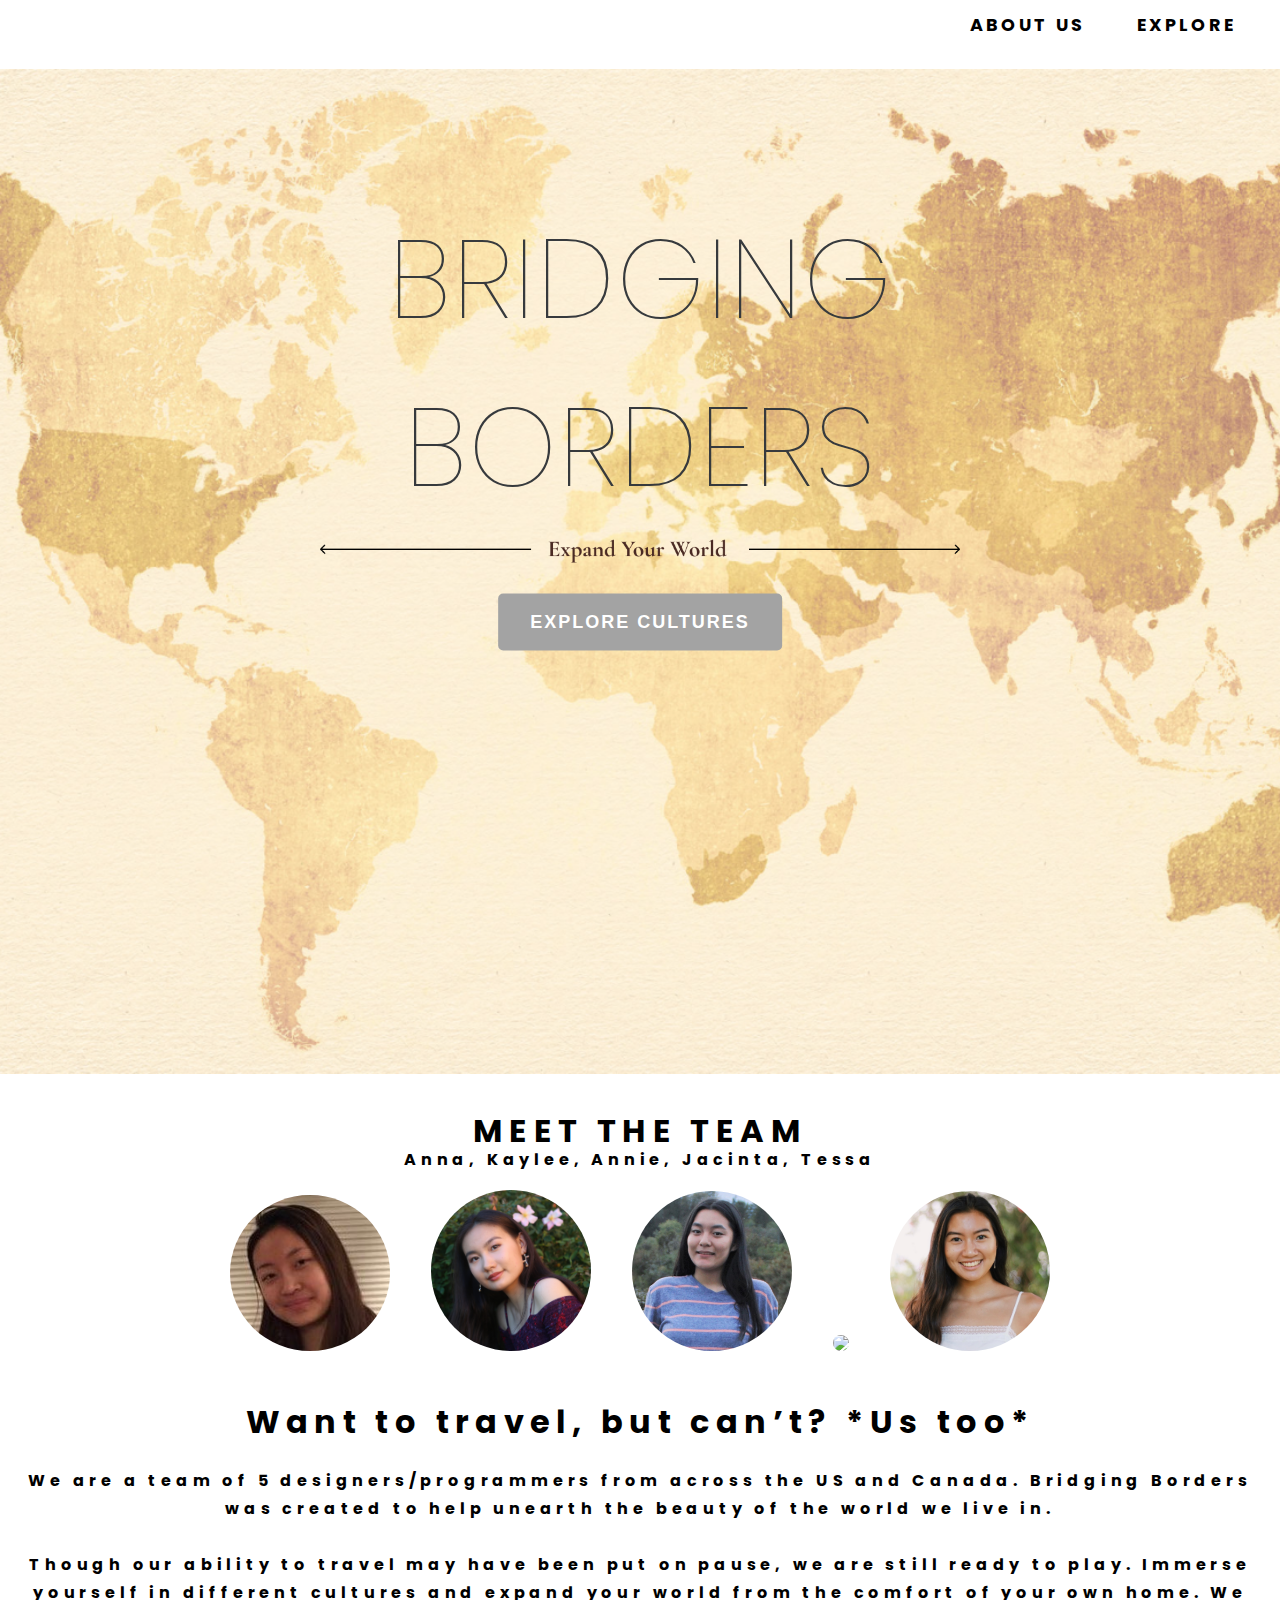
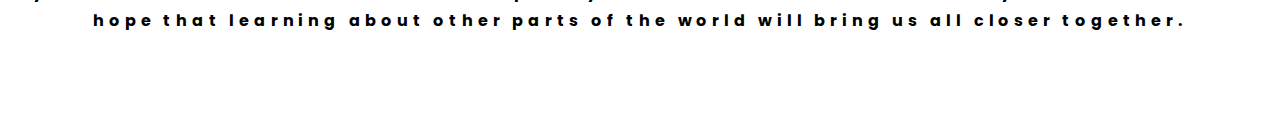
==== index.html @ cbcfb9ad "Add files via upload" ====
<!DOCTYPE html>
<html lang="en">
    <head>
        <meta charset="utf-8" />
        <meta name="viewport" content="width=device-width, initial-scale=1, shrink-to-fit=no" />
        <meta name="description" content="Website to explore new cultures" />
        <meta name="author" content="" />
        <title>Bridging Boarders</title>
        <link rel="icon" type="image/x-icon" href="assets/favicon.ico" />

        <link href="https://fonts.googleapis.com/css2?family=Cormorant&family=Poppins:wght@600&display=swap" rel="stylesheet"> 

        
        <link href="css/destination.css" rel="stylesheet" />
    </head>

    <body>
    <!-- Navigation -->
    <div class="nav" id="nav">
        
        <ul class=nav-list>
            <a href="#about">ABOUT US</a>&nbsp; &nbsp;&nbsp;&nbsp;&nbsp;
            <a href="explore.html">EXPLORE</a>&nbsp; &nbsp;&nbsp;&nbsp;&nbsp;
        </ul>
       
    </div>


<div class="container">
    <h1>BRIDGING BORDERS</h1>
    <h1><div>
        <div style = "position:relative; top:60px;"> <img src = "assets/explore-arrows.png"> </div> 
    </h1>
        <br> 
  <img src="assets/map.png" alt="Snow" style="width:100%">
  <button class="btn" input type="button" onclick="runme()">EXPLORE CULTURES</button>
</div>

<br>


<div class="about" id="about">
    <h2>MEET THE TEAM </h2>
    
    <p>Anna, Kaylee, Annie, Jacinta, Tessa</p>

   
    <img src="assets/anna.jpg"  >
    
    <img src="assets/kaylee.JPG" >
    
    <img src="assets/annie.jpg">
    <img src="assets/jacinta.jpg">
    <img src="assets/tessa.jpg" >

    <br>
    <br>


    <h2>Want to travel, but can’t? *Us too*</h2>
<br>
    <p>
        We are a team of 5 designers/programmers from across the US and Canada. 
        Bridging Borders was created to help unearth the beauty of the world we live in.
        <br>
        <br>
        
        Though our ability to travel may have been put on pause, we are still ready to play. 
        Immerse yourself in different cultures and expand your world from the comfort of your own home.
        We hope that learning about other parts of the world will bring us all closer together.
    </p>  

    <br><br><br>
</div>






<!-- javascript -->
<script>
    function runme() {
    var arr = ["seattle.html", "nanchang.html", "moab.html"];
    var value = arr[Math.floor(Math.random() * arr.length)];
    // alert("Would navigate to : " + value);
     window.location = value;     // remove the comment at the beginning to actually navigate
}
</script>

</body>


</html>
---- css/destination.css ----
* {
    margin: 0;
    padding: 0;
    border: 0;
  }
  
  body{
    background-color: FFFFF5;
    /* margin: 5vw; */
    scroll-behavior: smooth;
  
  }
  h1 {
    font-family: 'Poppins', sans-serif;
    font-weight: 4000;
    font-size: 2em;
    color:  #000000;
  }

  h2 {
    font-family: 'Poppins', sans-serif;
    font-weight: 4000;
    font-size: 2em;
    color:  #000000;
    text-align: center;
    letter-spacing: .2em;
  

  }

  h3{
    padding-top: 2em;
    padding-bottom: .1em;
    font-family: 'Cormorant', serif;
    font-weight: 1000;
    font-size: 1.5em;
    color:  #000000;
    
    border-bottom: 2px solid #000000;
    letter-spacing: .2em;



  }


  a, p, li {
    font-family: 'Poppins', sans-serif;
    color: #000000;
    font-size: 1em;
    line-height: 1.75em; 
    font-weight: bolder;}  

.nav .nav-list{
    text-align: right;
    letter-spacing: 3px;
    padding-top: 10px; 
    padding-bottom: 10px;
    font-size: 1.1em;
    
    /* margin-right: 30px; */

  }.nav .nav-list a {
    /* padding-bottom: 5px; */
    text-decoration: none;
    /* border-bottom: 1px solid rgba(155, 169, 236, 0.822);  */
}
    .nav .nav-list a:hover {
        color: #a3a3a3 }

 .container{
   position: relative;
   width: 100%;
   height: 100%;
   scroll-behavior: smooth;
   text-align: center;
   
 }
 .container h1{
   text-align: center;
   position: absolute;
   top: 50%;
   left: 50%;
   transform: translate(-50%, -110%);
   -ms-transform: translate(-50%, -50%);
   z-index: 1;
   text-shadow: #000000;
   font-size: 7em;
   color: #373a3d;
   letter-spacing: 1px;
   font-weight: 80;
 }
 .container h2{
   z-index: 2;
   display: flex;
   flex-direction: row;
   font-family: 'Cormorant', serif;
   text-align: center;
   position: absolute;
   top: 50%;
   left: 50%;
   transform: translate(-50%, -130%);
   -ms-transform: translate(-50%, -20%);
   z-index: 1;
   text-shadow: #000000;
   font-size: 1.4em;
   color: #373a3d;
   letter-spacing: 1px;
   font-weight: 700;
   
 }
 .container img {
   
   width: 100%;
   height: 30%;

 }
 
 .container .btn {
   
   letter-spacing: 2px;
   
   position: absolute;
   top: 50%;
   left: 50%;
   transform: translate(-50%, 50%);
   -ms-transform: translate(-50%, -50%);
   background-color: #a3a3a3;
   color: #FFFFFF;
   font-weight: 600;
   font-size: 18px;
   padding: 18px 32px;
   border: none;
   cursor: pointer;
   border-radius: 5px;
   text-align: center;
 }
        
 .container .btn:hover {
   background-color: #696969;
   /* color: white; */
 }
 .about{
   padding-top: 20px;;
   text-align: center;
   line-height: 30px;
   letter-spacing: .3em;
 }

    .about img {
     width: 10em;
     height: 10em;
     border-radius: 50%;
     height: auto;
     float: center;
     text-align: center;
     /* margin-right: 30px; */
     margin: 1em;
 } 

        

 .title {
   text-align: center;  
  
 }
 .title p{
   padding-top: 1em;
     padding-bottom: .1em;
     font-family: 'Cormorant', serif;
     font-weight: 100;
     font-size: 1.em;
     color:  #1f1f1f;
 }
 .title img{
   padding-top: 1em;
   width: 400px;
     height: 90px;
   
 }
 .content{
 z-index: 1;
}
  .content .content-list {
    margin-left: 0px; }
   .content .content-list li {
  list-style: none;
  font-size: 1em;
  color: #696969; }
  .content .content-list li a {
    padding-bottom: 5px;
    font-size: 1.2em;
    font-weight: 700;
    text-decoration: none;
    /* border-bottom: 1px solid rgba(155, 169, 236, 0.822);  */
  }
  .content .content-list li a:hover {
    color: #a3a3a3;
    /* border-bottom: 1px solid #333333;  */
  }

.content .left img {
  text-align: left;
  word-wrap: normal;
  width: 250px;
  height: 350px;
  
  padding: 20px;
  padding-bottom: 2em;
  margin-left: auto;
  /* transform: translate(-120%, 30%) */
  
  
   /* border: 3px solid rgba(194, 198, 219, 0.822); */

 }
 .content .left a{
  margin-left:1em;
  padding-top: 2em;
  padding-bottom: .1em;
  font-family: 'Cormorant', serif;
  font-weight: 1000;
  font-size: 1.5em;
  color:  #1f1f1f;
  
  border-bottom: 2px solid #1f1f1f;
  letter-spacing: .2em;
 }
 .content .left p{
   margin-left:1.5em;
  padding-top: 2em;
  padding-bottom: .1em;
  font-family: 'Cormorant', serif;
  font-weight: 100;
  font-size: 1.em;
  color:  #1f1f1f;
 }
 .content .right img{
   text-align: right;
  word-wrap: normal;
  width: 250px;
  height: 350px;
  padding: 20px;
  margin-left: auto;
  padding-bottom: 2em;
 }
 
 .content .right a{
  padding-top: 2em;
  padding-bottom: .1em;
  font-family: 'Cormorant', serif;
  font-weight: 1000;
  font-size: 1.5em;
  color:  #1f1f1f;
  
  border-bottom: 2px solid #1f1f1f;
  letter-spacing: .2em;
 }
 .content .right p{
  padding-top: 2em;
  padding-bottom: .1em;
  font-family: 'Cormorant', serif;
  font-weight: 100;
  font-size: 1.em;
  color:  #1f1f1f;
 }
  
  hr{
    margin-left: 1em;
    clear:both;
    display:block;
    width: 96%;               
    background-color:#0f0f0f;
    height: 2px;
  }
  .explore{
    text-align: center;
  }
  .explore h3{
    
    display:block;
  }
  .explore a{
    display:block;
    text-align: center;
  }
  .explore img{
    width: 100%;
    max-width: 400px;
    height: auto;
    display:block;
    padding: 1em;
    height: auto;
    /* background:#68c url('img/logo.png') no-repeat center center; */
     margin:0 auto;
    height:200px;


   display:block;
   cursor:pointer;
    
    position: relative;
    

  }

  .explore a:hover{
    
    background-color: #85858593;
  
    
  }
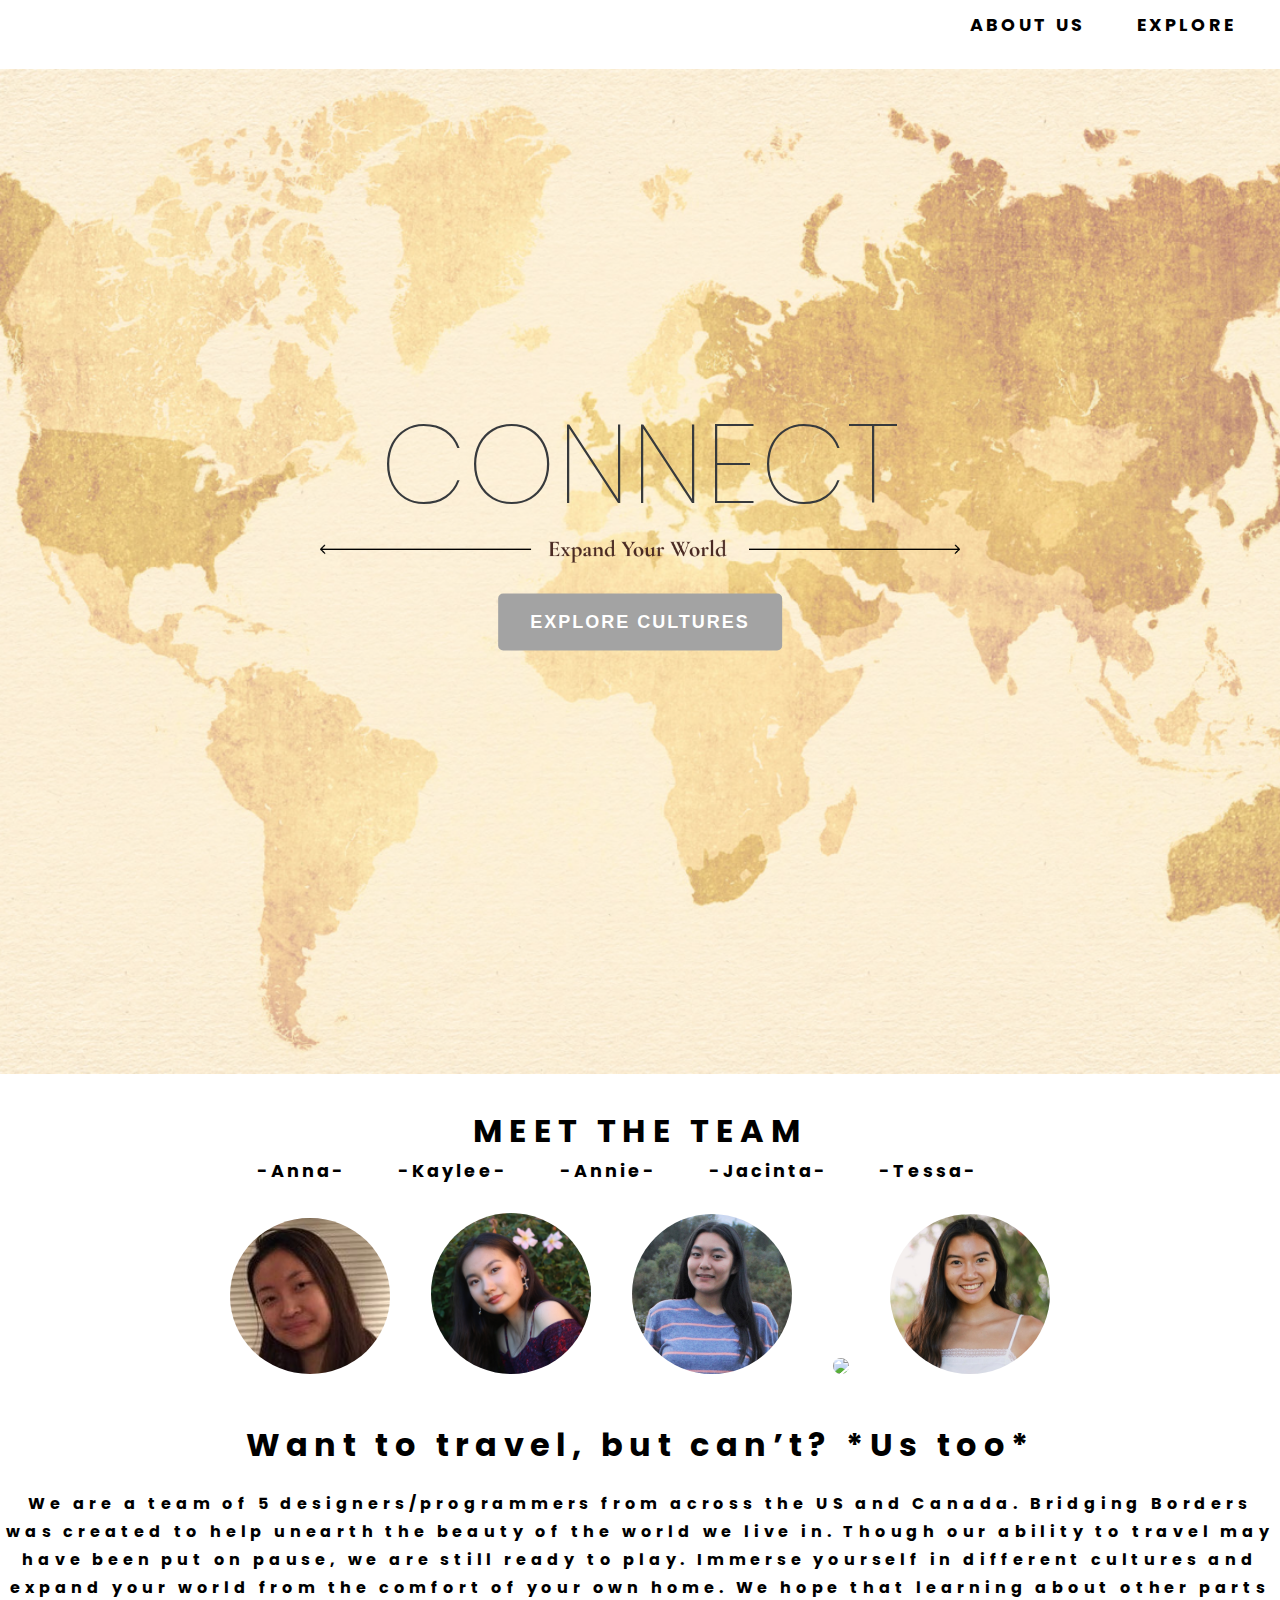
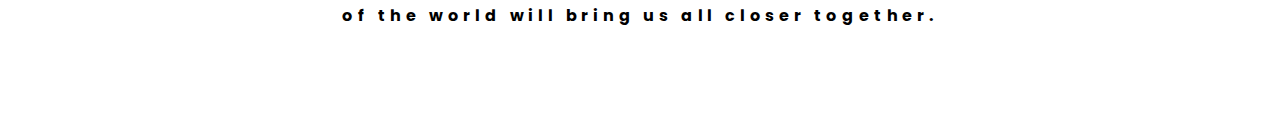
==== commit d13bc4f3: "edit" ====
--- a/index.html
+++ b/index.html
@@ -5,7 +5,7 @@
         <meta name="viewport" content="width=device-width, initial-scale=1, shrink-to-fit=no" />
         <meta name="description" content="Website to explore new cultures" />
         <meta name="author" content="" />
-        <title>Bridging Boarders</title>
+        <title>Country Page</title>
         <link rel="icon" type="image/x-icon" href="assets/favicon.ico" />
 
         <link href="https://fonts.googleapis.com/css2?family=Cormorant&family=Poppins:wght@600&display=swap" rel="stylesheet"> 
@@ -27,7 +27,7 @@
 
 
 <div class="container">
-    <h1>BRIDGING BORDERS</h1>
+    <h1>CONNECT</h1>
     <h1><div>
         <div style = "position:relative; top:60px;"> <img src = "assets/explore-arrows.png"> </div> 
     </h1>
@@ -41,13 +41,24 @@
 
 <div class="about" id="about">
     <h2>MEET THE TEAM </h2>
+
+    <ul class=about-list>
+        <a href="#about">-Anna-</a>&nbsp; &nbsp;&nbsp;&nbsp;&nbsp;
+        <a href="https://kaysu02.github.io/">-Kaylee-</a>&nbsp; &nbsp;&nbsp;&nbsp;&nbsp;
+        <a href="#www.linkedin.com/in/annietu18">-Annie-</a>&nbsp; &nbsp;&nbsp;&nbsp;&nbsp;
+        <a href="https://www.linkedin.com/in/jacinta-harshe/">-Jacinta-</a>&nbsp; &nbsp;&nbsp;&nbsp;&nbsp;
+        <a href="https://www.linkedin.com/in/tessa-nishida/">-Tessa-</a>&nbsp; &nbsp;&nbsp;&nbsp;&nbsp;
+
+    </ul>
+
+
     
-    <p>Anna, Kaylee, Annie, Jacinta, Tessa</p>
+    <!-- <p>Anna, Kaylee, Annie, Jacinta, Tessa</p> -->
 
    
-    <img src="assets/anna.jpg"  >
+    <img src="assets/anna.jpg">
     
-    <img src="assets/kaylee.JPG" >
+    <img src="assets/kaylee.JPG">
     
     <img src="assets/annie.jpg">
     <img src="assets/jacinta.jpg">
@@ -62,9 +73,6 @@
     <p>
         We are a team of 5 designers/programmers from across the US and Canada. 
         Bridging Borders was created to help unearth the beauty of the world we live in.
-        <br>
-        <br>
-        
         Though our ability to travel may have been put on pause, we are still ready to play. 
         Immerse yourself in different cultures and expand your world from the comfort of your own home.
         We hope that learning about other parts of the world will bring us all closer together.
@@ -75,16 +83,13 @@
 
 
 
-
-
-
 <!-- javascript -->
 <script>
     function runme() {
     var arr = ["seattle.html", "nanchang.html", "moab.html"];
     var value = arr[Math.floor(Math.random() * arr.length)];
     // alert("Would navigate to : " + value);
-     window.location = value;     // remove the comment at the beginning to actually navigate
+     window.location = value;     // remove  comment  t actually navigate
 }
 </script>
 
--- a/css/destination.css
+++ b/css/destination.css
@@ -38,8 +38,6 @@
     
     border-bottom: 2px solid #000000;
     letter-spacing: .2em;
-
-
 
   }
 
@@ -146,6 +144,23 @@
    line-height: 30px;
    letter-spacing: .3em;
  }
+
+ .about .about-list{
+  
+  letter-spacing: 3px;
+  padding-top: 10px; 
+  padding-bottom: 10px;
+  font-size: 1.1em;
+  
+  /* margin-right: 30px; */
+
+}.about .about-list a {
+  /* padding-bottom: 5px; */
+  text-decoration: none;
+  /* border-bottom: 1px solid rgba(155, 169, 236, 0.822);  */
+}
+  .about .about-list a:hover {
+      color: #a3a3a3 }
 
     .about img {
      width: 10em;
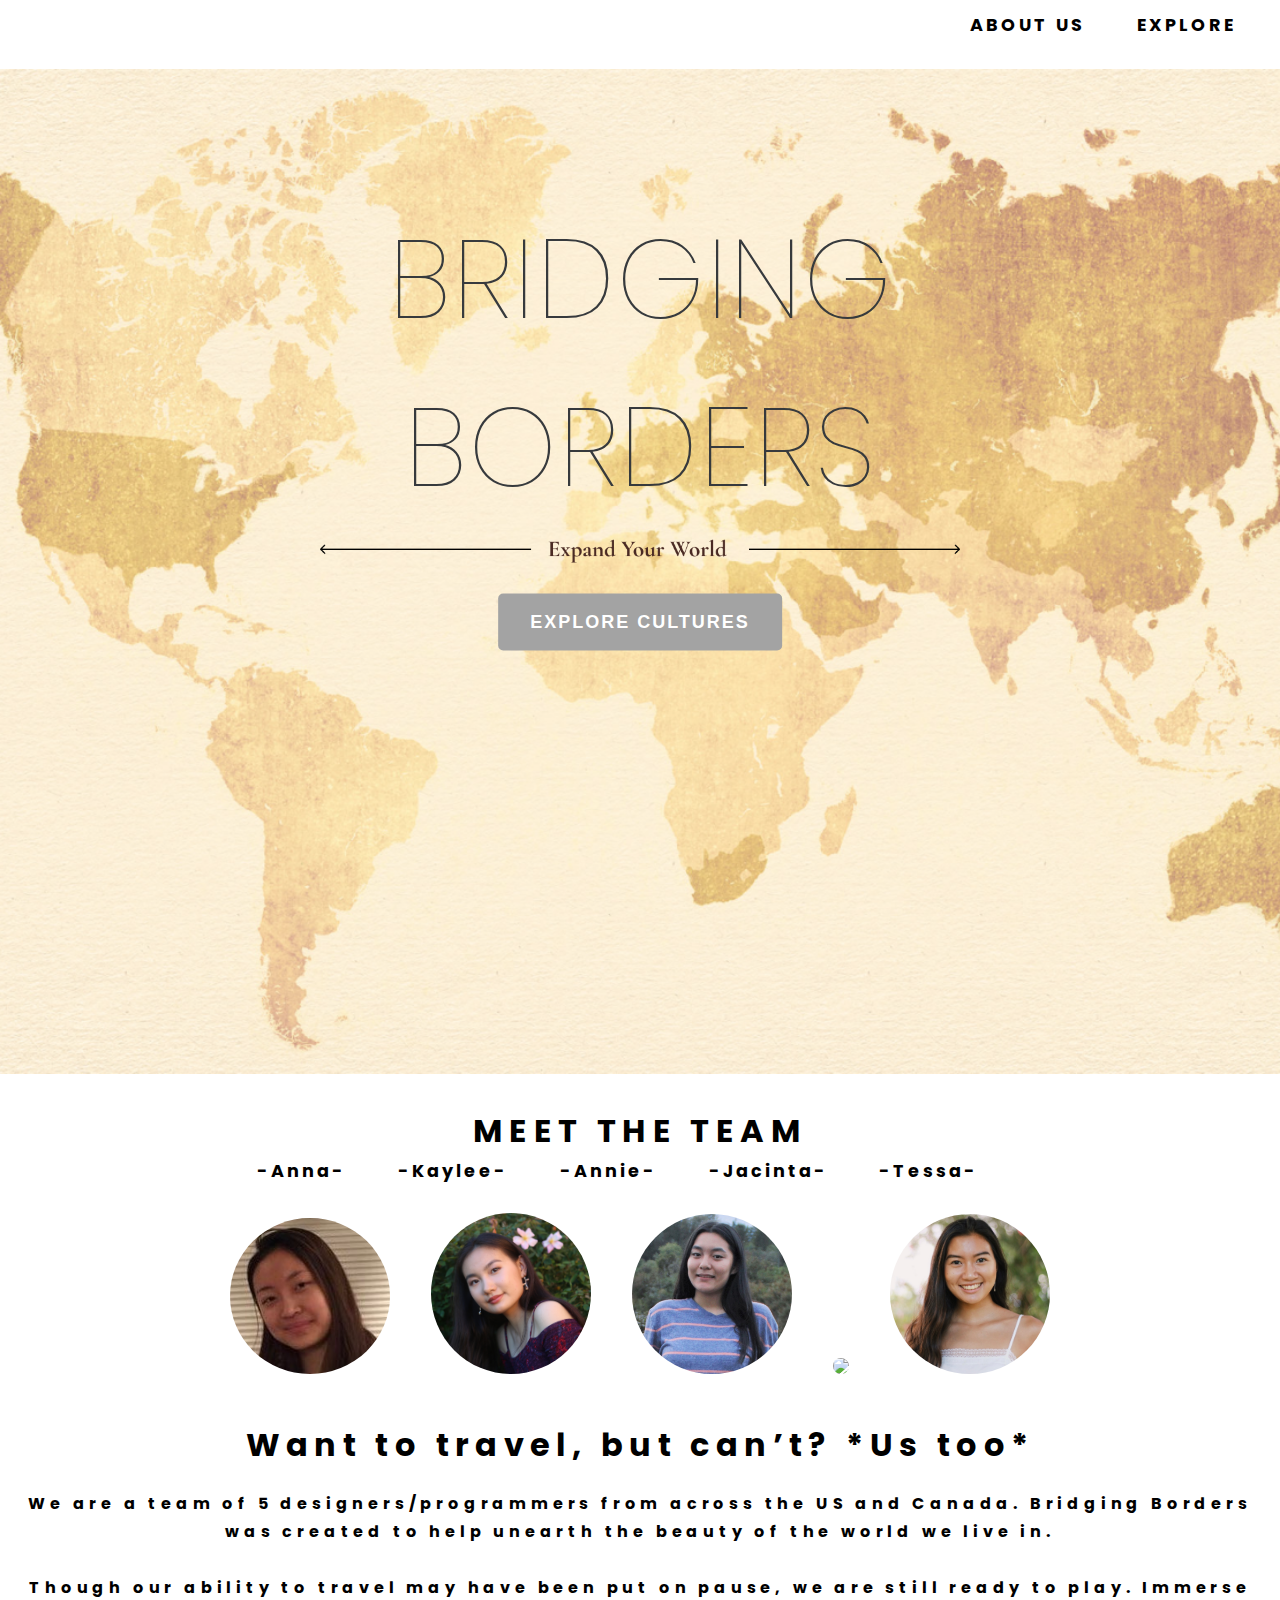
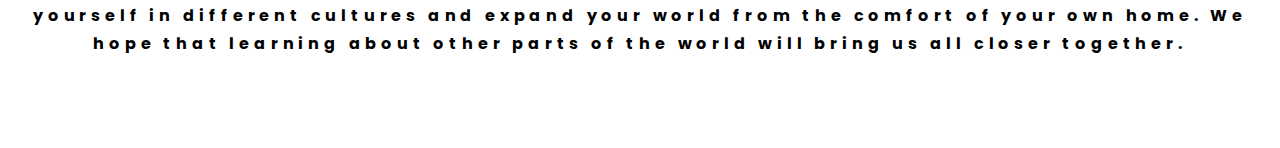
==== commit d2b97a08: "edits Merge branch 'main' of https://github.com/kaysu02/CultureHack" ====
--- a/index.html
+++ b/index.html
@@ -5,7 +5,7 @@
         <meta name="viewport" content="width=device-width, initial-scale=1, shrink-to-fit=no" />
         <meta name="description" content="Website to explore new cultures" />
         <meta name="author" content="" />
-        <title>Country Page</title>
+        <title>Bridging Boarders</title>
         <link rel="icon" type="image/x-icon" href="assets/favicon.ico" />
 
         <link href="https://fonts.googleapis.com/css2?family=Cormorant&family=Poppins:wght@600&display=swap" rel="stylesheet"> 
@@ -27,7 +27,7 @@
 
 
 <div class="container">
-    <h1>CONNECT</h1>
+    <h1>BRIDGING BORDERS</h1>
     <h1><div>
         <div style = "position:relative; top:60px;"> <img src = "assets/explore-arrows.png"> </div> 
     </h1>
@@ -73,6 +73,9 @@
     <p>
         We are a team of 5 designers/programmers from across the US and Canada. 
         Bridging Borders was created to help unearth the beauty of the world we live in.
+        <br>
+        <br>
+        
         Though our ability to travel may have been put on pause, we are still ready to play. 
         Immerse yourself in different cultures and expand your world from the comfort of your own home.
         We hope that learning about other parts of the world will bring us all closer together.
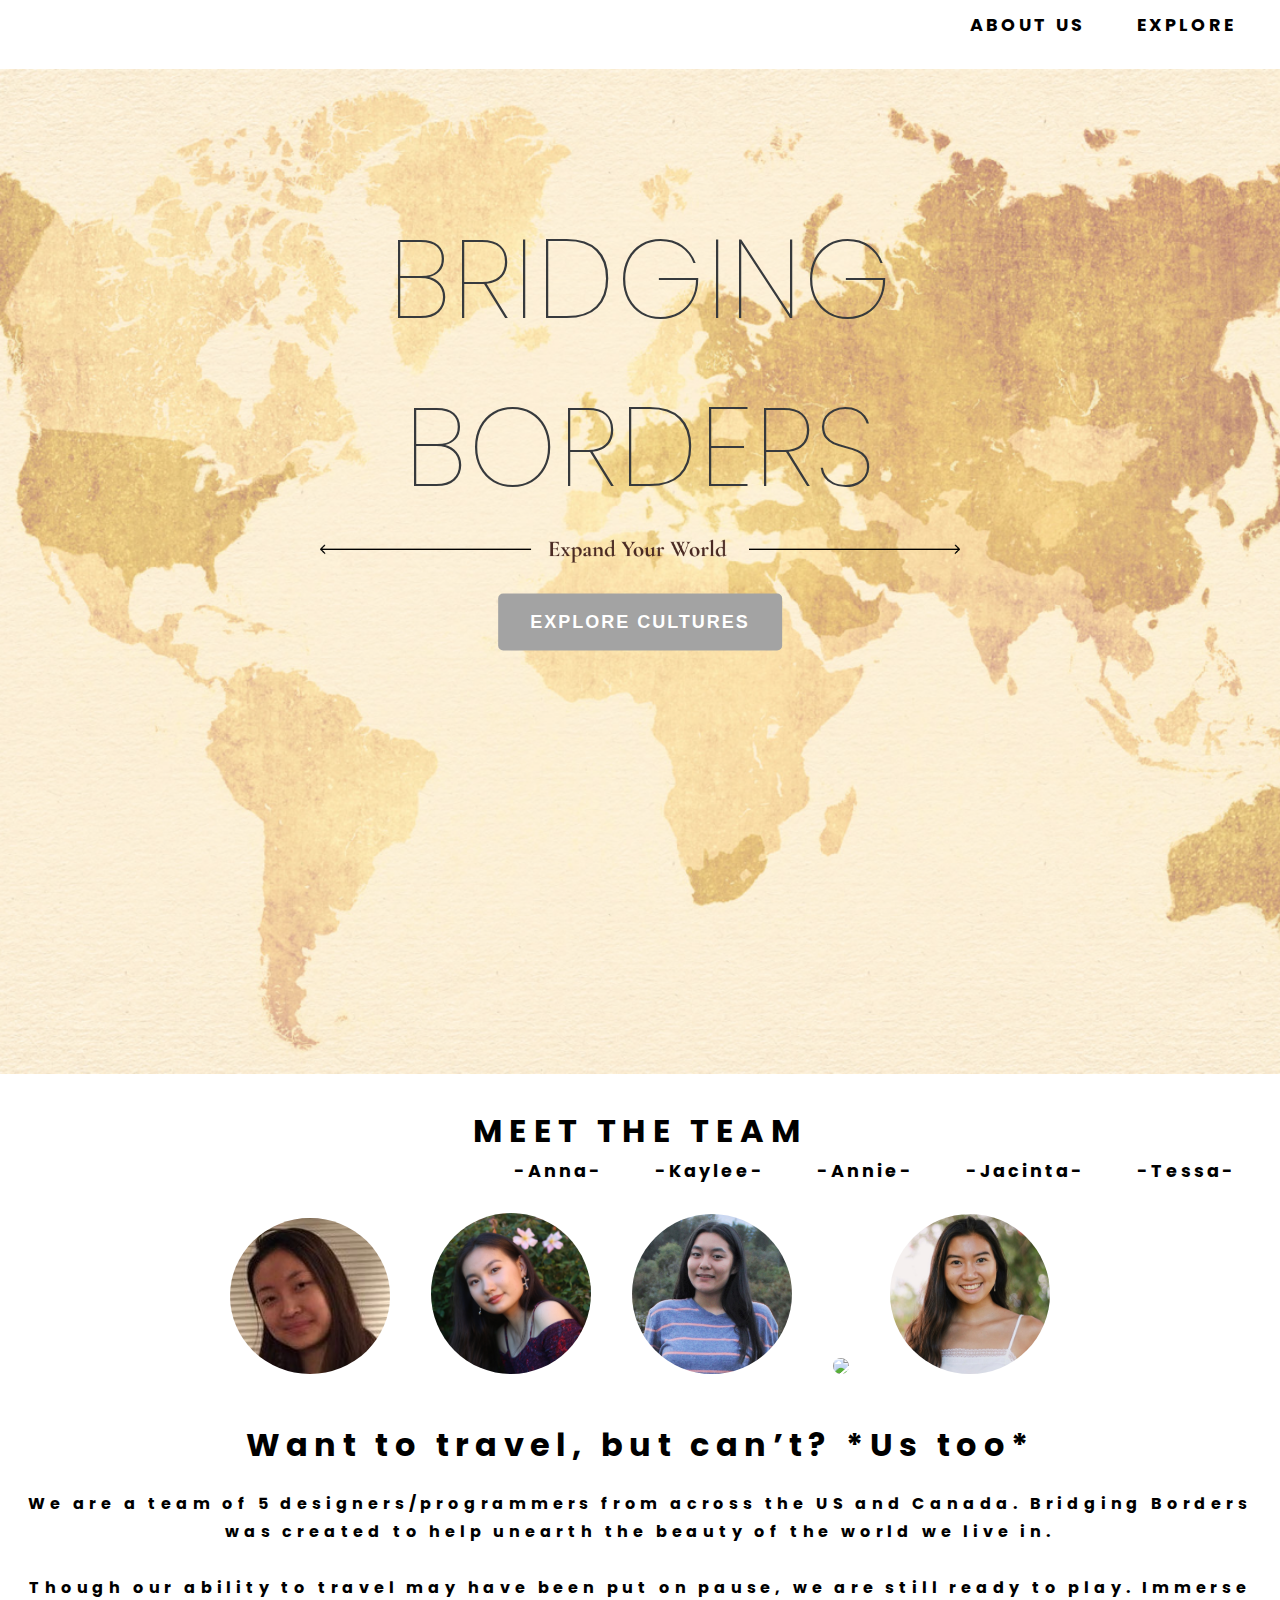
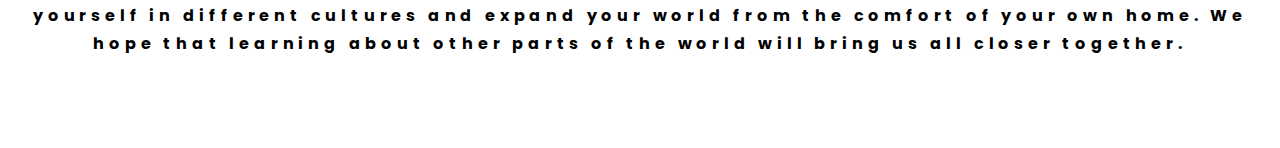
==== commit 767f1c12: "edits git commit -m Edits" ====
--- a/index.html
+++ b/index.html
@@ -89,7 +89,7 @@
 <!-- javascript -->
 <script>
     function runme() {
-    var arr = ["seattle.html", "nanchang.html", "moab.html"];
+    var arr = ["seattle.html", "nanchang.html"];
     var value = arr[Math.floor(Math.random() * arr.length)];
     // alert("Would navigate to : " + value);
      window.location = value;     // remove  comment  t actually navigate
--- a/css/destination.css
+++ b/css/destination.css
@@ -146,7 +146,7 @@
  }
 
  .about .about-list{
-  
+  text-align: right;
   letter-spacing: 3px;
   padding-top: 10px; 
   padding-bottom: 10px;
@@ -196,22 +196,18 @@
  .content{
  z-index: 1;
 }
-  .content .content-list {
-    margin-left: 0px; }
-   .content .content-list li {
-  list-style: none;
-  font-size: 1em;
-  color: #696969; }
-  .content .content-list li a {
+
+  /* .content .left a {
     padding-bottom: 5px;
     font-size: 1.2em;
     font-weight: 700;
     text-decoration: none;
-    /* border-bottom: 1px solid rgba(155, 169, 236, 0.822);  */
-  }
-  .content .content-list li a:hover {
+    
+    /* border-bottom: 1px solid rgba(155, 169, 236, 0.822);  
+  } */
+  .content .left a:hover {
     color: #a3a3a3;
-    /* border-bottom: 1px solid #333333;  */
+    border-bottom: solid#a3a3a3; 
   }
 
 .content .left img {
@@ -237,10 +233,13 @@
   font-weight: 1000;
   font-size: 1.5em;
   color:  #1f1f1f;
+  text-decoration: none;
   
   border-bottom: 2px solid #1f1f1f;
   letter-spacing: .2em;
  }
+
+ 
  .content .left p{
    margin-left:1.5em;
   padding-top: 2em;
@@ -267,10 +266,16 @@
   font-weight: 1000;
   font-size: 1.5em;
   color:  #1f1f1f;
+  text-decoration: none;
   
   border-bottom: 2px solid #1f1f1f;
   letter-spacing: .2em;
  }
+
+ .content .right a:hover {
+  color: #a3a3a3;
+  border-bottom: solid#a3a3a3; 
+}
  .content .right p{
   padding-top: 2em;
   padding-bottom: .1em;
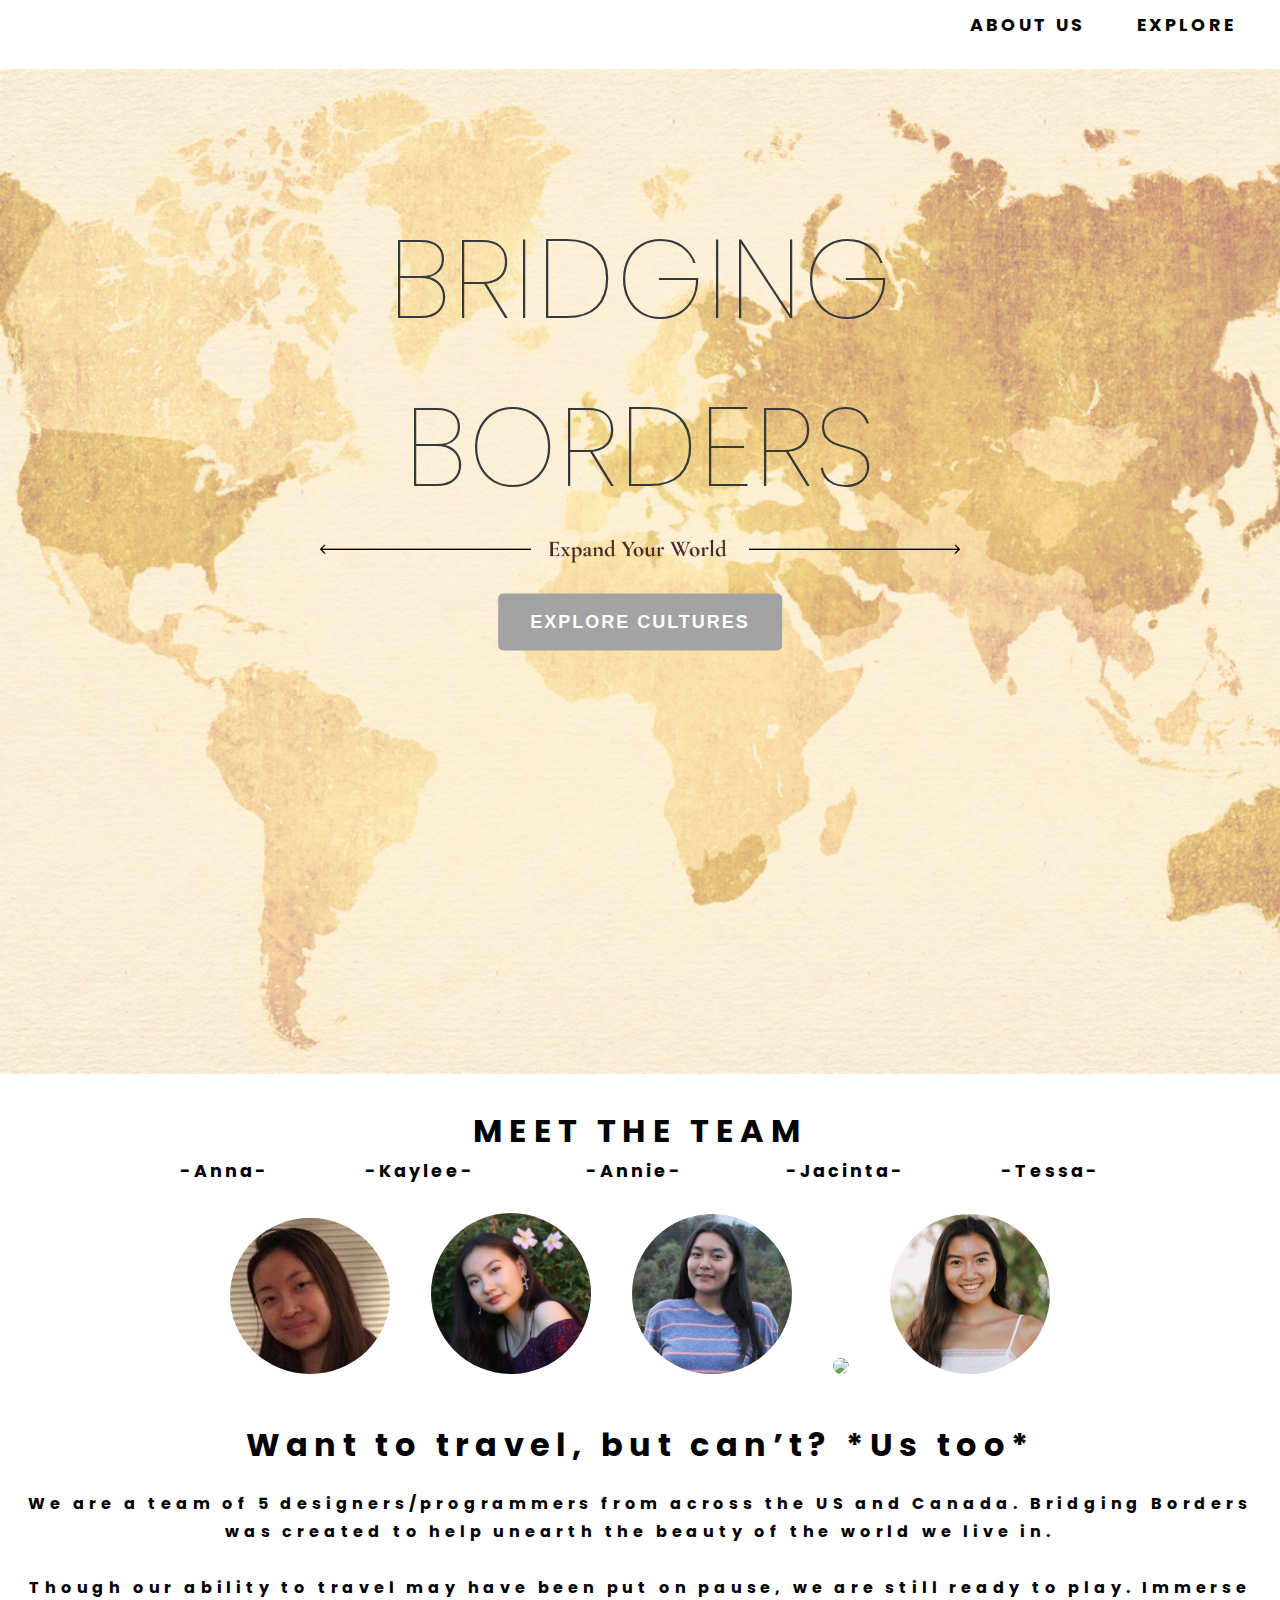
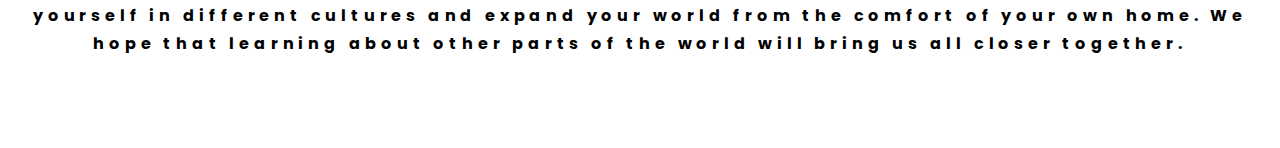
==== commit ba98c874: "final updates" ====
--- a/index.html
+++ b/index.html
@@ -43,11 +43,11 @@
     <h2>MEET THE TEAM </h2>
 
     <ul class=about-list>
-        <a href="#about">-Anna-</a>&nbsp; &nbsp;&nbsp;&nbsp;&nbsp;
-        <a href="https://kaysu02.github.io/">-Kaylee-</a>&nbsp; &nbsp;&nbsp;&nbsp;&nbsp;
-        <a href="#www.linkedin.com/in/annietu18">-Annie-</a>&nbsp; &nbsp;&nbsp;&nbsp;&nbsp;
-        <a href="https://www.linkedin.com/in/jacinta-harshe/">-Jacinta-</a>&nbsp; &nbsp;&nbsp;&nbsp;&nbsp;
-        <a href="https://www.linkedin.com/in/tessa-nishida/">-Tessa-</a>&nbsp; &nbsp;&nbsp;&nbsp;&nbsp;
+        <a href="https://www.linkedin.com/in/anna-zhang-26895342">-Anna-</a>&nbsp; &nbsp;&nbsp;&nbsp;&nbsp;&nbsp;&nbsp;&nbsp;&nbsp;&nbsp;&nbsp;
+        <a href="https://www.linkedin.com/in/kaylee-su/">-Kaylee-</a>&nbsp; &nbsp;&nbsp;&nbsp;&nbsp;&nbsp;&nbsp;&nbsp;&nbsp;&nbsp;&nbsp;&nbsp;&nbsp;
+        <a href="https://www.linkedin.com/in/annnie-tu">-Annie-</a>&nbsp; &nbsp;&nbsp;&nbsp;&nbsp;&nbsp;&nbsp;&nbsp;&nbsp;&nbsp;&nbsp;&nbsp;
+        <a href="https://www.linkedin.com/in/jacinta-harshe/">-Jacinta-</a>&nbsp; &nbsp;&nbsp;&nbsp;&nbsp;&nbsp;&nbsp;&nbsp;&nbsp;&nbsp;&nbsp;
+        <a href="https://www.linkedin.com/in/tessa-nishida/">-Tessa-</a>
 
     </ul>
 
--- a/css/destination.css
+++ b/css/destination.css
@@ -146,7 +146,7 @@
  }
 
  .about .about-list{
-  text-align: right;
+  text-align: center;
   letter-spacing: 3px;
   padding-top: 10px; 
   padding-bottom: 10px;
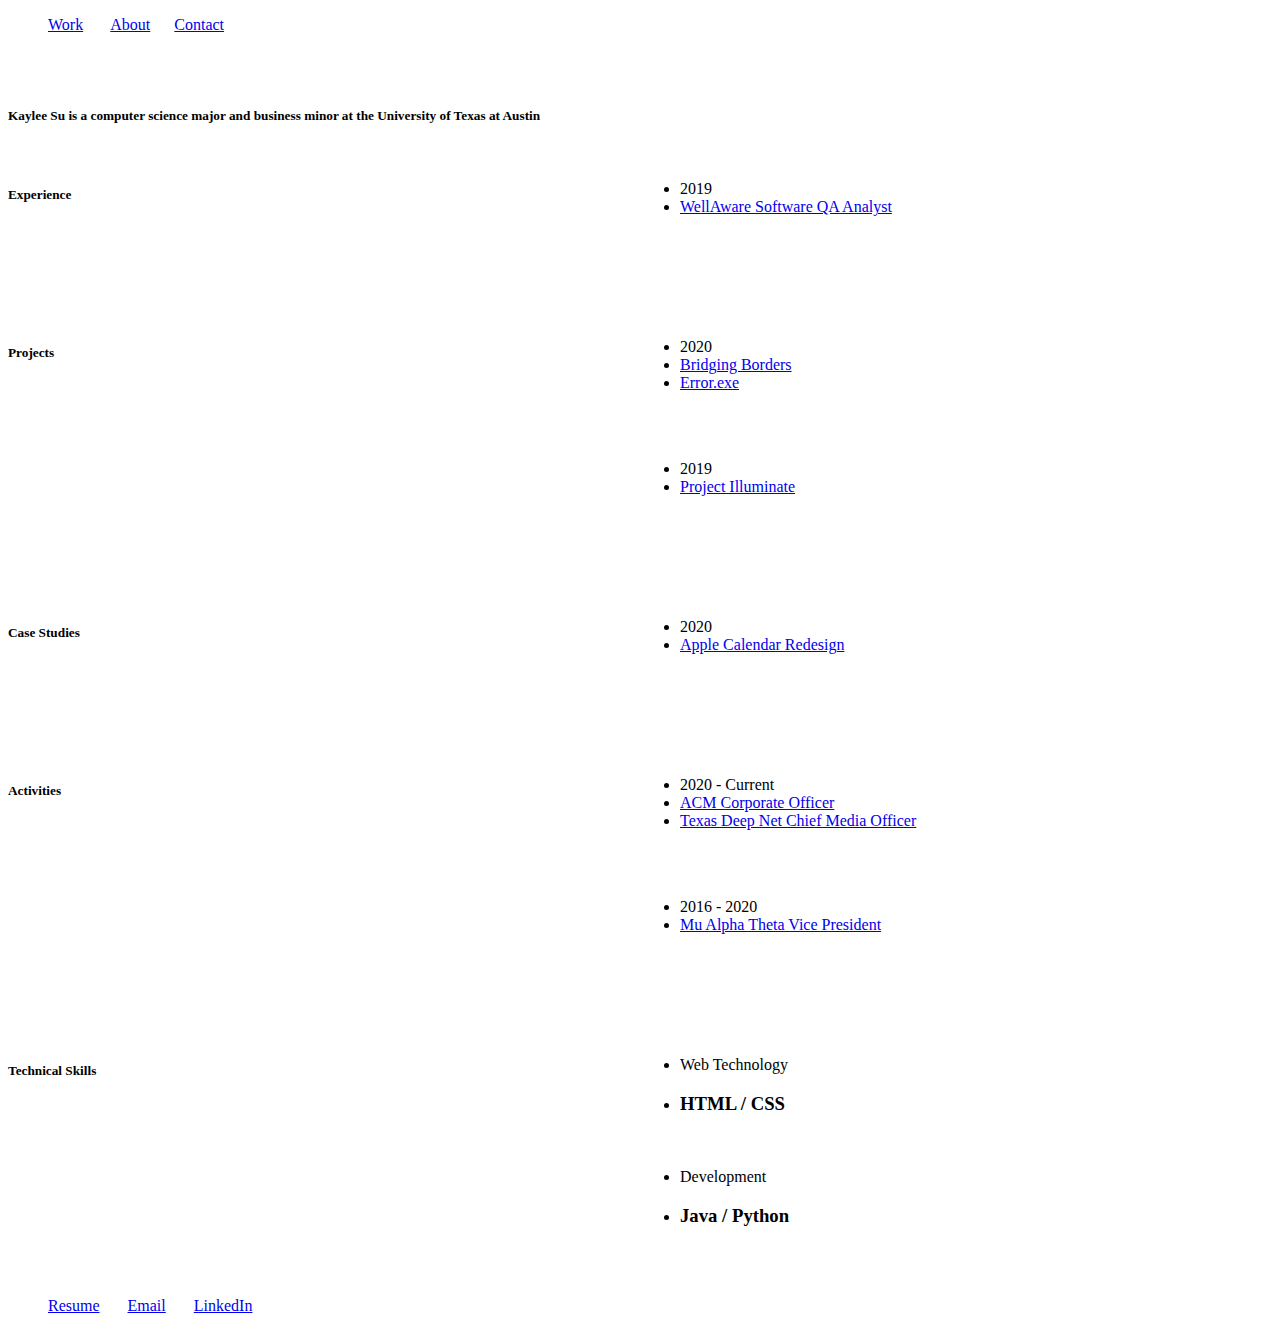
==== commit 18f71a71: "Add files via upload" ====
--- a/index.html
+++ b/index.html
@@ -1,105 +1,237 @@
-<!DOCTYPE html>
-<html lang="en">
-    <head>
-        <meta charset="utf-8" />
-        <meta name="viewport" content="width=device-width, initial-scale=1, shrink-to-fit=no" />
-        <meta name="description" content="Website to explore new cultures" />
-        <meta name="author" content="" />
-        <title>Bridging Boarders</title>
-        <link rel="icon" type="image/x-icon" href="assets/favicon.ico" />
-
-        <link href="https://fonts.googleapis.com/css2?family=Cormorant&family=Poppins:wght@600&display=swap" rel="stylesheet"> 
-
-        
-        <link href="css/destination.css" rel="stylesheet" />
-    </head>
-
-    <body>
-    <!-- Navigation -->
-    <div class="nav" id="nav">
-        
-        <ul class=nav-list>
-            <a href="#about">ABOUT US</a>&nbsp; &nbsp;&nbsp;&nbsp;&nbsp;
-            <a href="explore.html">EXPLORE</a>&nbsp; &nbsp;&nbsp;&nbsp;&nbsp;
-        </ul>
-       
-    </div>
-
-
-<div class="container">
-    <h1>BRIDGING BORDERS</h1>
-    <h1><div>
-        <div style = "position:relative; top:60px;"> <img src = "assets/explore-arrows.png"> </div> 
-    </h1>
-        <br> 
-  <img src="assets/map.png" alt="Snow" style="width:100%">
-  <button class="btn" input type="button" onclick="runme()">EXPLORE CULTURES</button>
-</div>
-
-<br>
-
-
-<div class="about" id="about">
-    <h2>MEET THE TEAM </h2>
-
-    <ul class=about-list>
-        <a href="https://www.linkedin.com/in/anna-zhang-26895342">-Anna-</a>&nbsp; &nbsp;&nbsp;&nbsp;&nbsp;&nbsp;&nbsp;&nbsp;&nbsp;&nbsp;&nbsp;
-        <a href="https://www.linkedin.com/in/kaylee-su/">-Kaylee-</a>&nbsp; &nbsp;&nbsp;&nbsp;&nbsp;&nbsp;&nbsp;&nbsp;&nbsp;&nbsp;&nbsp;&nbsp;&nbsp;
-        <a href="https://www.linkedin.com/in/annnie-tu">-Annie-</a>&nbsp; &nbsp;&nbsp;&nbsp;&nbsp;&nbsp;&nbsp;&nbsp;&nbsp;&nbsp;&nbsp;&nbsp;
-        <a href="https://www.linkedin.com/in/jacinta-harshe/">-Jacinta-</a>&nbsp; &nbsp;&nbsp;&nbsp;&nbsp;&nbsp;&nbsp;&nbsp;&nbsp;&nbsp;&nbsp;
-        <a href="https://www.linkedin.com/in/tessa-nishida/">-Tessa-</a>
-
-    </ul>
-
-
-    
-    <!-- <p>Anna, Kaylee, Annie, Jacinta, Tessa</p> -->
-
-   
-    <img src="assets/anna.jpg">
-    
-    <img src="assets/kaylee.JPG">
-    
-    <img src="assets/annie.jpg">
-    <img src="assets/jacinta.jpg">
-    <img src="assets/tessa.jpg" >
-
-    <br>
-    <br>
-
-
-    <h2>Want to travel, but can’t? *Us too*</h2>
-<br>
-    <p>
-        We are a team of 5 designers/programmers from across the US and Canada. 
-        Bridging Borders was created to help unearth the beauty of the world we live in.
-        <br>
-        <br>
-        
-        Though our ability to travel may have been put on pause, we are still ready to play. 
-        Immerse yourself in different cultures and expand your world from the comfort of your own home.
-        We hope that learning about other parts of the world will bring us all closer together.
-    </p>  
-
-    <br><br><br>
-</div>
-
-
-
-<!-- javascript -->
-<script>
-    function runme() {
-    var arr = ["seattle.html", "nanchang.html"];
-    var value = arr[Math.floor(Math.random() * arr.length)];
-    // alert("Would navigate to : " + value);
-     window.location = value;     // remove  comment  t actually navigate
-}
-</script>
-
-</body>
-
-
-</html>
-
-        
-     
+<!DOCTYPE html>
+<html>
+
+<head>
+	<title>Kaylee Su</title>
+	<meta charset="utf-8" />
+	<meta name="viewport" content="width=device-width, initial-scale=1">
+	<link rel="stylesheet" href="custom.css" />
+	<link rel="shortcut icon" href="icon.png" />
+	<link href='https://fonts.googleapis.com/css2?family=Montserrat:ital,wght@1,200&display=swap' rel='stylesheet'>
+
+</head>
+
+<body>
+
+	<!-- border -->
+	<div id="left"></div>
+	<div id="right"></div>
+	<div id="top"></div>
+	<div id="bottom"></div>
+
+	<!-- Navigation -->
+	<div class="nav" id="nav">
+
+		<ul class=nav-list>
+			<class="active"><a href="index.html">Work</a>&nbsp; &nbsp;&nbsp;&nbsp;&nbsp;
+				<a href="about.html">About</a>&nbsp;&nbsp;&nbsp;&nbsp;&nbsp;
+
+				<a href="mailto:kaysu02@utexas.edu">Contact</a>
+		</ul>
+
+	</div>
+	<br><br>
+
+	<!-- Introduction -->
+	<div class="about">
+		<h5>Kaylee Su is a computer science major
+			and business minor at the University of Texas at Austin</h5>
+
+		<br>
+		<!-- <p>pursuing a computer science major 
+		and business minor at the University of Texas at Austin</p>	
+		<br>
+		<p>performing UI/UX design</p>
+		<br>
+		<p>researching robot learning</p>	 -->
+
+	</div>
+
+
+	<div class="work" id="about">
+		<div class="container">
+			<meta name="viewport" content="width=device-width, initial-scale=1">
+			<style>
+				* {
+					box-sizing: border-box;
+					
+					
+				}
+
+				/* Create two unequal columns that floats next to each other */
+				.column {
+					float: left;
+					padding: 0px;
+
+				}
+
+				.left {
+					width: 50%;
+
+				}
+
+				.right {
+					width: 50%;
+				}
+
+				/* Clear floats after the columns */
+				.row:after {
+					content: "";
+					display: table;
+					clear: both;
+				}
+			</style>
+
+
+			<!-- Experience --> 
+			<div class="row">
+				<div class="column left">
+					<h5>Experience</h5>
+
+				</div>
+				<div class="column right">
+
+					<ul class="work-list">
+						<li>2019</li>
+						<li><a href="https://wellaware.us/">WellAware Software QA Analyst</a></li>
+					</ul>
+					<br><br><br><br><br>
+
+				</div>
+
+
+				<!-- Proj -->
+
+				<div class="row">
+					<div class="column left">
+						<h5>Projects</h5>
+
+					</div>
+					<div class="column right">
+						
+						<ul class="work-list">
+							<li>2020</li>
+							<li><a href="bridgingBorders.html">Bridging Borders</a></li>
+							<li><a href="https://itch.io/jam/ut-game-jam-2020/results/rookie-award">Error.exe</a></li>
+						</ul>
+						<br><br>
+						<ul class="work-list">
+							<li>2019</li>
+							<li><a href="https://www.cs.utexas.edu/~ans/pubs/ghc_oct13.pdf">Project Illuminate</a></li>
+						</ul>
+						<br><br><br><br><br>
+
+					</div>
+
+
+					<!-- Case Studies -->
+					<div class="row">
+						<div class="column left">
+							<h5>Case Studies</h5>
+
+						</div>
+						<div class="column right">
+
+							<ul class="work-list">
+								<li>2020</li>
+								<li><a href="404.html">Apple Calendar Redesign</a></li>
+
+							</ul>
+
+							</ul>
+							<br><br><br><br><br>
+						</div>
+
+
+
+						<!-- activities -->
+
+						<div class="row">
+							<div class="column left">
+								<h5>Activities</h5>
+
+							</div>
+							<div class="column right">
+
+								<ul class="work-list">
+									<li>2020 - Current</li>
+
+									<li><a href="https://www.texasacm.org/">ACM Corporate Officer</a></li>
+
+									<li><a href="404.html">Texas Deep Net Chief Media Officer</a></li>
+								</ul>
+								<br>
+								<br>
+								<ul class="work-list">
+									<li>2016 - 2020</li>
+
+									<li><a href="https://mualphatheta.org/">Mu Alpha Theta Vice President</a></li>
+								</ul>
+								<br><br><br><br><br>
+							</div>
+						</div>
+
+					</div>
+				</div>
+
+				<!-- Technical Skills -->
+				<div class="row">
+					<div class="column left">
+						<h5>Technical Skills</h5>
+
+					</div>
+					<div class="column right">
+
+
+						<ul class="work-list ">
+							<li>Web Technology</li>
+							<li>
+								<h3>HTML / CSS </h3>
+							</li>
+
+						</ul>
+						<br>
+						<ul class="work-list ">
+							<li>Development</li>
+							<li>
+								<h3>Java / Python </h3>
+							</li>
+						</ul>
+						<br><br>
+					</div>
+				</div>
+			</div>
+		</div>
+	</div>
+	</div>
+
+
+	<div class="nav">
+		<!-- <div class="container"> -->
+		<ul class=nav-list>
+
+			<a href="https://drive.google.com/file/d/1wIIckkzT7Oi5XESyZiooEIws8-WxpMRK/view?usp=sharing">Resume</a>&nbsp;
+			&nbsp;&nbsp;&nbsp;&nbsp;
+			<a href="mailto:kaysu02@utexas.edu">Email</a>&nbsp; &nbsp;&nbsp;&nbsp;&nbsp;
+			<a href="https://www.linkedin.com/in/kaylee-su">LinkedIn</a>&nbsp; &nbsp;&nbsp;&nbsp;&nbsp;
+			<!-- <a href="https://medium.com/@kaysu02">Medium</a> -->
+		</ul>
+		<!-- </div> -->
+	</div>
+
+
+	<!-- Javascript -->
+	<script src="jquery.min.js"></script>
+	<script src="typed.min.js"></script>
+
+	<script>
+		function newTyped() { } $(function () {
+			$("#typed").typed({
+				strings: [""],
+
+		typeSpeed: 90, backDelay: 700, contentType: "html", loop: !0, resetCallback: function () { newTyped() }}), $(".reset").click(function () { $("#typed").typed("reset") })
+		});
+	</script>
+</body>
+
+</html>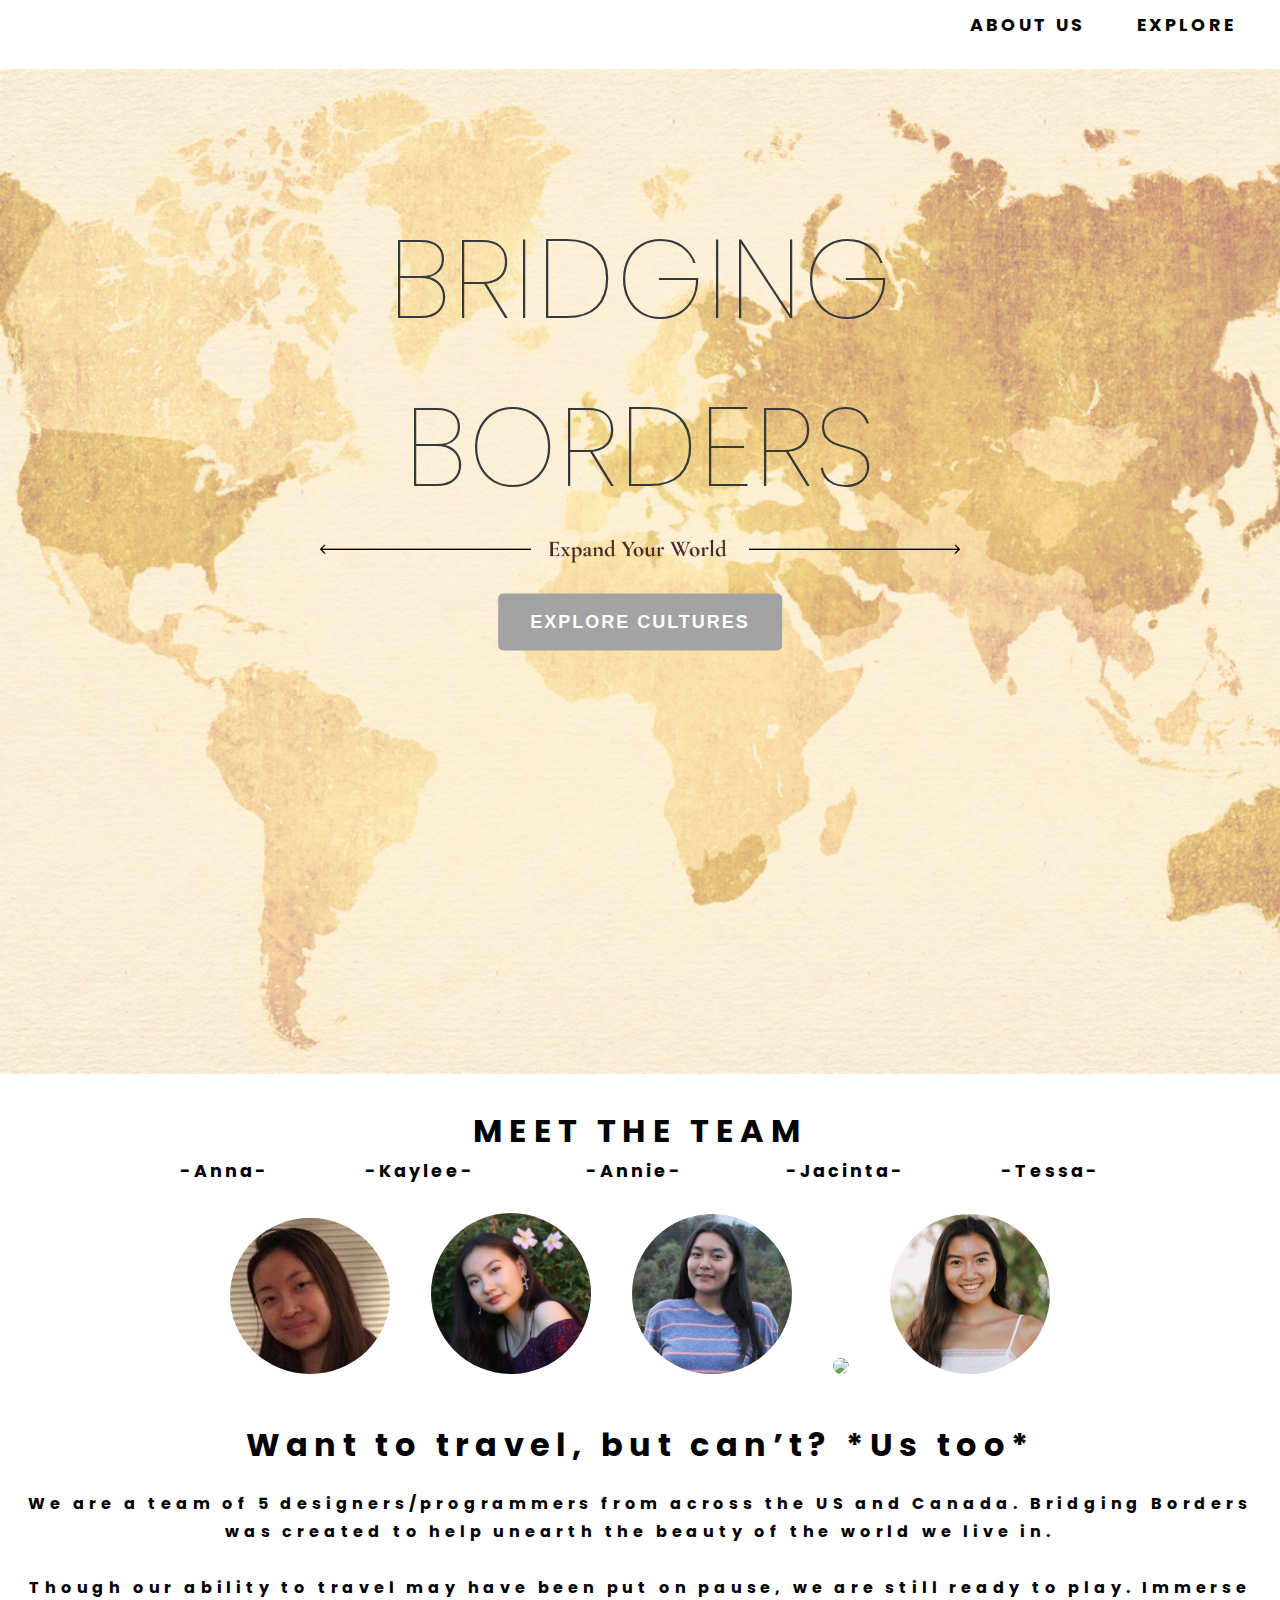
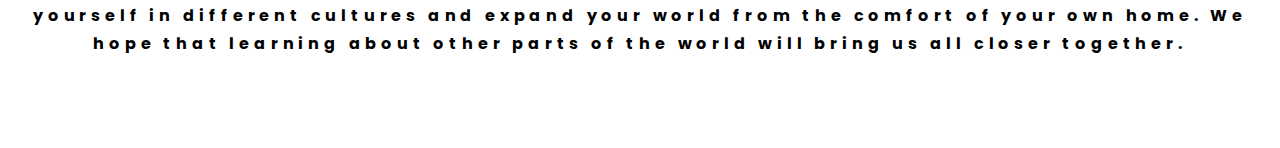
==== commit a4090057: "Add files via upload" ====
--- a/index.html
+++ b/index.html
@@ -1,237 +1,100 @@
-<!DOCTYPE html>
-<html>
-
-<head>
-	<title>Kaylee Su</title>
-	<meta charset="utf-8" />
-	<meta name="viewport" content="width=device-width, initial-scale=1">
-	<link rel="stylesheet" href="custom.css" />
-	<link rel="shortcut icon" href="icon.png" />
-	<link href='https://fonts.googleapis.com/css2?family=Montserrat:ital,wght@1,200&display=swap' rel='stylesheet'>
-
-</head>
-
-<body>
-
-	<!-- border -->
-	<div id="left"></div>
-	<div id="right"></div>
-	<div id="top"></div>
-	<div id="bottom"></div>
-
-	<!-- Navigation -->
-	<div class="nav" id="nav">
-
-		<ul class=nav-list>
-			<class="active"><a href="index.html">Work</a>&nbsp; &nbsp;&nbsp;&nbsp;&nbsp;
-				<a href="about.html">About</a>&nbsp;&nbsp;&nbsp;&nbsp;&nbsp;
-
-				<a href="mailto:kaysu02@utexas.edu">Contact</a>
-		</ul>
-
-	</div>
-	<br><br>
-
-	<!-- Introduction -->
-	<div class="about">
-		<h5>Kaylee Su is a computer science major
-			and business minor at the University of Texas at Austin</h5>
-
-		<br>
-		<!-- <p>pursuing a computer science major 
-		and business minor at the University of Texas at Austin</p>	
-		<br>
-		<p>performing UI/UX design</p>
-		<br>
-		<p>researching robot learning</p>	 -->
-
-	</div>
-
-
-	<div class="work" id="about">
-		<div class="container">
-			<meta name="viewport" content="width=device-width, initial-scale=1">
-			<style>
-				* {
-					box-sizing: border-box;
-					
-					
-				}
-
-				/* Create two unequal columns that floats next to each other */
-				.column {
-					float: left;
-					padding: 0px;
-
-				}
-
-				.left {
-					width: 50%;
-
-				}
-
-				.right {
-					width: 50%;
-				}
-
-				/* Clear floats after the columns */
-				.row:after {
-					content: "";
-					display: table;
-					clear: both;
-				}
-			</style>
-
-
-			<!-- Experience --> 
-			<div class="row">
-				<div class="column left">
-					<h5>Experience</h5>
-
-				</div>
-				<div class="column right">
-
-					<ul class="work-list">
-						<li>2019</li>
-						<li><a href="https://wellaware.us/">WellAware Software QA Analyst</a></li>
-					</ul>
-					<br><br><br><br><br>
-
-				</div>
-
-
-				<!-- Proj -->
-
-				<div class="row">
-					<div class="column left">
-						<h5>Projects</h5>
-
-					</div>
-					<div class="column right">
-						
-						<ul class="work-list">
-							<li>2020</li>
-							<li><a href="bridgingBorders.html">Bridging Borders</a></li>
-							<li><a href="https://itch.io/jam/ut-game-jam-2020/results/rookie-award">Error.exe</a></li>
-						</ul>
-						<br><br>
-						<ul class="work-list">
-							<li>2019</li>
-							<li><a href="https://www.cs.utexas.edu/~ans/pubs/ghc_oct13.pdf">Project Illuminate</a></li>
-						</ul>
-						<br><br><br><br><br>
-
-					</div>
-
-
-					<!-- Case Studies -->
-					<div class="row">
-						<div class="column left">
-							<h5>Case Studies</h5>
-
-						</div>
-						<div class="column right">
-
-							<ul class="work-list">
-								<li>2020</li>
-								<li><a href="404.html">Apple Calendar Redesign</a></li>
-
-							</ul>
-
-							</ul>
-							<br><br><br><br><br>
-						</div>
-
-
-
-						<!-- activities -->
-
-						<div class="row">
-							<div class="column left">
-								<h5>Activities</h5>
-
-							</div>
-							<div class="column right">
-
-								<ul class="work-list">
-									<li>2020 - Current</li>
-
-									<li><a href="https://www.texasacm.org/">ACM Corporate Officer</a></li>
-
-									<li><a href="404.html">Texas Deep Net Chief Media Officer</a></li>
-								</ul>
-								<br>
-								<br>
-								<ul class="work-list">
-									<li>2016 - 2020</li>
-
-									<li><a href="https://mualphatheta.org/">Mu Alpha Theta Vice President</a></li>
-								</ul>
-								<br><br><br><br><br>
-							</div>
-						</div>
-
-					</div>
-				</div>
-
-				<!-- Technical Skills -->
-				<div class="row">
-					<div class="column left">
-						<h5>Technical Skills</h5>
-
-					</div>
-					<div class="column right">
-
-
-						<ul class="work-list ">
-							<li>Web Technology</li>
-							<li>
-								<h3>HTML / CSS </h3>
-							</li>
-
-						</ul>
-						<br>
-						<ul class="work-list ">
-							<li>Development</li>
-							<li>
-								<h3>Java / Python </h3>
-							</li>
-						</ul>
-						<br><br>
-					</div>
-				</div>
-			</div>
-		</div>
-	</div>
-	</div>
-
-
-	<div class="nav">
-		<!-- <div class="container"> -->
-		<ul class=nav-list>
-
-			<a href="https://drive.google.com/file/d/1wIIckkzT7Oi5XESyZiooEIws8-WxpMRK/view?usp=sharing">Resume</a>&nbsp;
-			&nbsp;&nbsp;&nbsp;&nbsp;
-			<a href="mailto:kaysu02@utexas.edu">Email</a>&nbsp; &nbsp;&nbsp;&nbsp;&nbsp;
-			<a href="https://www.linkedin.com/in/kaylee-su">LinkedIn</a>&nbsp; &nbsp;&nbsp;&nbsp;&nbsp;
-			<!-- <a href="https://medium.com/@kaysu02">Medium</a> -->
-		</ul>
-		<!-- </div> -->
-	</div>
-
-
-	<!-- Javascript -->
-	<script src="jquery.min.js"></script>
-	<script src="typed.min.js"></script>
-
-	<script>
-		function newTyped() { } $(function () {
-			$("#typed").typed({
-				strings: [""],
-
-		typeSpeed: 90, backDelay: 700, contentType: "html", loop: !0, resetCallback: function () { newTyped() }}), $(".reset").click(function () { $("#typed").typed("reset") })
-		});
-	</script>
-</body>
-
-</html>+<!DOCTYPE html>
+<html lang="en">
+    <head>
+        <meta charset="utf-8" />
+        <meta name="viewport" content="width=device-width, initial-scale=1, shrink-to-fit=no" />
+        <meta name="description" content="Website to explore new cultures" />
+        <meta name="author" content="" />
+        <title>Bridging Borders</title>
+        <link rel="icon" type="image/x-icon" href="assets/favicon.ico"/>
+
+        <link href="https://fonts.googleapis.com/css2?family=Cormorant&family=Poppins:wght@600&display=swap" rel="stylesheet"> 
+
+        
+        <link href="css/destination.css" rel="stylesheet" />
+    </head>
+
+    <body>
+    <!-- Navigation -->
+    <div class="nav" id="nav">
+        
+        <ul class=nav-list>
+            <a href="#about">ABOUT US</a>&nbsp; &nbsp;&nbsp;&nbsp;&nbsp;
+            <a href="explore.html">EXPLORE</a>&nbsp; &nbsp;&nbsp;&nbsp;&nbsp;
+        </ul>
+       
+    </div>
+
+
+<div class="container">
+    <h1>BRIDGING BORDERS</h1>
+    <h1><div>
+        <div style = "position:relative; top:60px;"> <img src = "assets/explore-arrows.png"> </div> 
+    </h1>
+        <br> 
+  <img src="assets/map.png" alt="Snow" style="width:100%">
+  <button class="btn" input type="button" onclick="runme()">EXPLORE CULTURES</button>
+</div>
+
+<br>
+
+
+<div class="about" id="about">
+    <h2>MEET THE TEAM </h2>
+
+    <ul class=about-list>
+        <a href="https://www.linkedin.com/in/anna-zhang-26895342">-Anna-</a>&nbsp; &nbsp;&nbsp;&nbsp;&nbsp;&nbsp;&nbsp;&nbsp;&nbsp;&nbsp;&nbsp;
+        <a href="https://www.linkedin.com/in/kaylee-su/">-Kaylee-</a>&nbsp; &nbsp;&nbsp;&nbsp;&nbsp;&nbsp;&nbsp;&nbsp;&nbsp;&nbsp;&nbsp;&nbsp;&nbsp;
+        <a href="https://www.linkedin.com/in/annnie-tu">-Annie-</a>&nbsp; &nbsp;&nbsp;&nbsp;&nbsp;&nbsp;&nbsp;&nbsp;&nbsp;&nbsp;&nbsp;&nbsp;
+        <a href="https://www.linkedin.com/in/jacinta-harshe/">-Jacinta-</a>&nbsp; &nbsp;&nbsp;&nbsp;&nbsp;&nbsp;&nbsp;&nbsp;&nbsp;&nbsp;&nbsp;
+        <a href="https://www.linkedin.com/in/tessa-nishida/">-Tessa-</a>
+
+    </ul>
+   
+    <img src="assets/anna.jpg">
+    
+    <img src="assets/kaylee.JPG">
+    
+    <img src="assets/annie.jpg">
+    <img src="assets/jacinta.jpg">
+    <img src="assets/tessa.jpg" >
+
+    <br>
+    <br>
+
+
+    <h2>Want to travel, but can’t? *Us too*</h2>
+<br>
+    <p>
+        We are a team of 5 designers/programmers from across the US and Canada. 
+        Bridging Borders was created to help unearth the beauty of the world we live in.
+        <br>
+        <br>
+        
+        Though our ability to travel may have been put on pause, we are still ready to play. 
+        Immerse yourself in different cultures and expand your world from the comfort of your own home.
+        We hope that learning about other parts of the world will bring us all closer together.
+    </p>  
+
+    <br><br><br>
+</div>
+
+
+
+<!-- javascript -->
+<script>
+    function runme() {
+    var arr = ["seattle.html", "nanchang.html"];
+    var value = arr[Math.floor(Math.random() * arr.length)];
+    // alert("Would navigate to : " + value);
+     window.location = value;     // remove  comment  t actually navigate
+}
+</script>
+
+</body>
+
+
+</html>
+
+        
+     
--- a/css/destination.css
+++ b/css/destination.css
@@ -0,0 +1,341 @@
+* {
+    margin: 0;
+    padding: 0;
+    border: 0;
+  }
+  
+  body{
+    background-color: FFFFF5;
+    /* margin: 5vw; */
+    scroll-behavior: smooth;
+  
+  }
+  h1 {
+    font-family: 'Poppins', sans-serif;
+    font-weight: 4000;
+    font-size: 2em;
+    color:  #000000;
+  }
+
+  h2 {
+    font-family: 'Poppins', sans-serif;
+    font-weight: 4000;
+    font-size: 2em;
+    color:  #000000;
+    text-align: center;
+    letter-spacing: .2em;
+  
+
+  }
+
+  h3{
+    padding-top: 2em;
+    padding-bottom: .1em;
+    font-family: 'Cormorant', serif;
+    font-weight: 1000;
+    font-size: 1.5em;
+    color:  #000000;
+    
+    border-bottom: 2px solid #000000;
+    letter-spacing: .2em;
+
+  }
+
+
+  a, p, li {
+    font-family: 'Poppins', sans-serif;
+    color: #000000;
+    font-size: 1em;
+    line-height: 1.75em; 
+    font-weight: bolder;}  
+
+.nav .nav-list{
+    text-align: right;
+    letter-spacing: 3px;
+    padding-top: 10px; 
+    padding-bottom: 10px;
+    font-size: 1.1em;
+    
+    /* margin-right: 30px; */
+
+  }.nav .nav-list a {
+    /* padding-bottom: 5px; */
+    text-decoration: none;
+    /* border-bottom: 1px solid rgba(155, 169, 236, 0.822);  */
+}
+    .nav .nav-list a:hover {
+        color: #a3a3a3 }
+
+ .container{
+   position: relative;
+   width: 100%;
+   height: 100%;
+   scroll-behavior: smooth;
+   text-align: center;
+   
+ }
+ .container h1{
+   text-align: center;
+   position: absolute;
+   top: 50%;
+   left: 50%;
+   transform: translate(-50%, -110%);
+   -ms-transform: translate(-50%, -50%);
+   z-index: 1;
+   text-shadow: #000000;
+   font-size: 7em;
+   color: #373a3d;
+   letter-spacing: 1px;
+   font-weight: 80;
+ }
+ .container h2{
+   z-index: 2;
+   display: flex;
+   flex-direction: row;
+   font-family: 'Cormorant', serif;
+   text-align: center;
+   position: absolute;
+   top: 50%;
+   left: 50%;
+   transform: translate(-50%, -130%);
+   -ms-transform: translate(-50%, -20%);
+   z-index: 1;
+   text-shadow: #000000;
+   font-size: 1.4em;
+   color: #373a3d;
+   letter-spacing: 1px;
+   font-weight: 700;
+   
+ }
+ .container img {
+   
+   width: 100%;
+   height: 30%;
+
+ }
+ 
+ .container .btn {
+   
+   letter-spacing: 2px;
+   
+   position: absolute;
+   top: 50%;
+   left: 50%;
+   transform: translate(-50%, 50%);
+   -ms-transform: translate(-50%, -50%);
+   background-color: #a3a3a3;
+   color: #FFFFFF;
+   font-weight: 600;
+   font-size: 18px;
+   padding: 18px 32px;
+   border: none;
+   cursor: pointer;
+   border-radius: 5px;
+   text-align: center;
+ }
+        
+ .container .btn:hover {
+   background-color: #696969;
+   /* color: white; */
+ }
+ .about{
+   padding-top: 20px;;
+   text-align: center;
+   line-height: 30px;
+   letter-spacing: .3em;
+ }
+
+ .about .about-list{
+  text-align: center;
+  letter-spacing: 3px;
+  padding-top: 10px; 
+  padding-bottom: 10px;
+  font-size: 1.1em;
+  
+  /* margin-right: 30px; */
+
+}.about .about-list a {
+  /* padding-bottom: 5px; */
+  text-decoration: none;
+  /* border-bottom: 1px solid rgba(155, 169, 236, 0.822);  */
+}
+  .about .about-list a:hover {
+      color: #a3a3a3 }
+
+    .about img {
+     width: 10em;
+     height: 10em;
+     border-radius: 50%;
+     height: auto;
+     float: center;
+     text-align: center;
+     /* margin-right: 30px; */
+     margin: 1em;
+ } 
+
+        
+
+ .title {
+   text-align: center;  
+  
+ }
+ .title p{
+   padding-top: 1em;
+     padding-bottom: .1em;
+     font-family: 'Cormorant', serif;
+     font-weight: 100;
+     font-size: 1.em;
+     color:  #1f1f1f;
+ }
+ .title img{
+   padding-top: 1em;
+   width: 400px;
+     height: 90px;
+   
+ }
+ .content{
+ z-index: 1;
+}
+
+  /* .content .left a {
+    padding-bottom: 5px;
+    font-size: 1.2em;
+    font-weight: 700;
+    text-decoration: none;
+    
+    /* border-bottom: 1px solid rgba(155, 169, 236, 0.822);  
+  } */
+  .content .left a:hover {
+    color: #a3a3a3;
+    border-bottom: solid#a3a3a3; 
+  }
+
+.content .left img {
+  text-align: left;
+  word-wrap: normal;
+  width: 250px;
+  height: 350px;
+  
+  padding: 20px;
+  padding-bottom: 2em;
+  margin-left: auto;
+  /* transform: translate(-120%, 30%) */
+  
+  
+   /* border: 3px solid rgba(194, 198, 219, 0.822); */
+
+ }
+ .content .left a{
+  margin-left:1em;
+  padding-top: 2em;
+  padding-bottom: .1em;
+  font-family: 'Cormorant', serif;
+  font-weight: 1000;
+  font-size: 1.5em;
+  color:  #1f1f1f;
+  text-decoration: none;
+  
+  border-bottom: 2px solid #1f1f1f;
+  letter-spacing: .2em;
+ }
+
+ 
+ .content .left p{
+   margin-left:1.5em;
+  padding-top: 2em;
+  padding-bottom: .1em;
+  font-family: 'Cormorant', serif;
+  font-weight: 100;
+  font-size: 1.em;
+  color:  #1f1f1f;
+ }
+ .content .right img{
+   text-align: right;
+  word-wrap: normal;
+  width: 250px;
+  height: 350px;
+  padding: 20px;
+  margin-left: auto;
+  padding-bottom: 2em;
+ }
+ 
+ .content .right a{
+  padding-top: 2em;
+  padding-bottom: .1em;
+  font-family: 'Cormorant', serif;
+  font-weight: 1000;
+  font-size: 1.5em;
+  color:  #1f1f1f;
+  text-decoration: none;
+  
+  border-bottom: 2px solid #1f1f1f;
+  letter-spacing: .2em;
+ }
+
+ .content .right a:hover {
+  color: #a3a3a3;
+  border-bottom: solid#a3a3a3; 
+}
+ .content .right p{
+  padding-top: 2em;
+  padding-bottom: .1em;
+  font-family: 'Cormorant', serif;
+  font-weight: 100;
+  font-size: 1.em;
+  color:  #1f1f1f;
+ }
+  
+  hr{
+    margin-left: 1em;
+    clear:both;
+    display:block;
+    width: 96%;               
+    background-color:#0f0f0f;
+    height: 2px;
+  }
+  .explore{
+    text-align: center;
+  }
+  .explore h3{
+    
+    display:block;
+  }
+  .explore a{
+    display:block;
+    text-align: center;
+  }
+  .explore img{
+    width: 100%;
+    max-width: 400px;
+    height: auto;
+    display:block;
+    padding: 1em;
+    height: auto;
+    /* background:#68c url('img/logo.png') no-repeat center center; */
+     margin:0 auto;
+    height:200px;
+
+
+   display:block;
+   cursor:pointer;
+    
+    position: relative;
+    
+
+  }
+
+  .explore a:hover{
+    
+    background-color: #85858593;
+  
+    
+  }
+
+
+
+            
+            
+            
+
+
+   